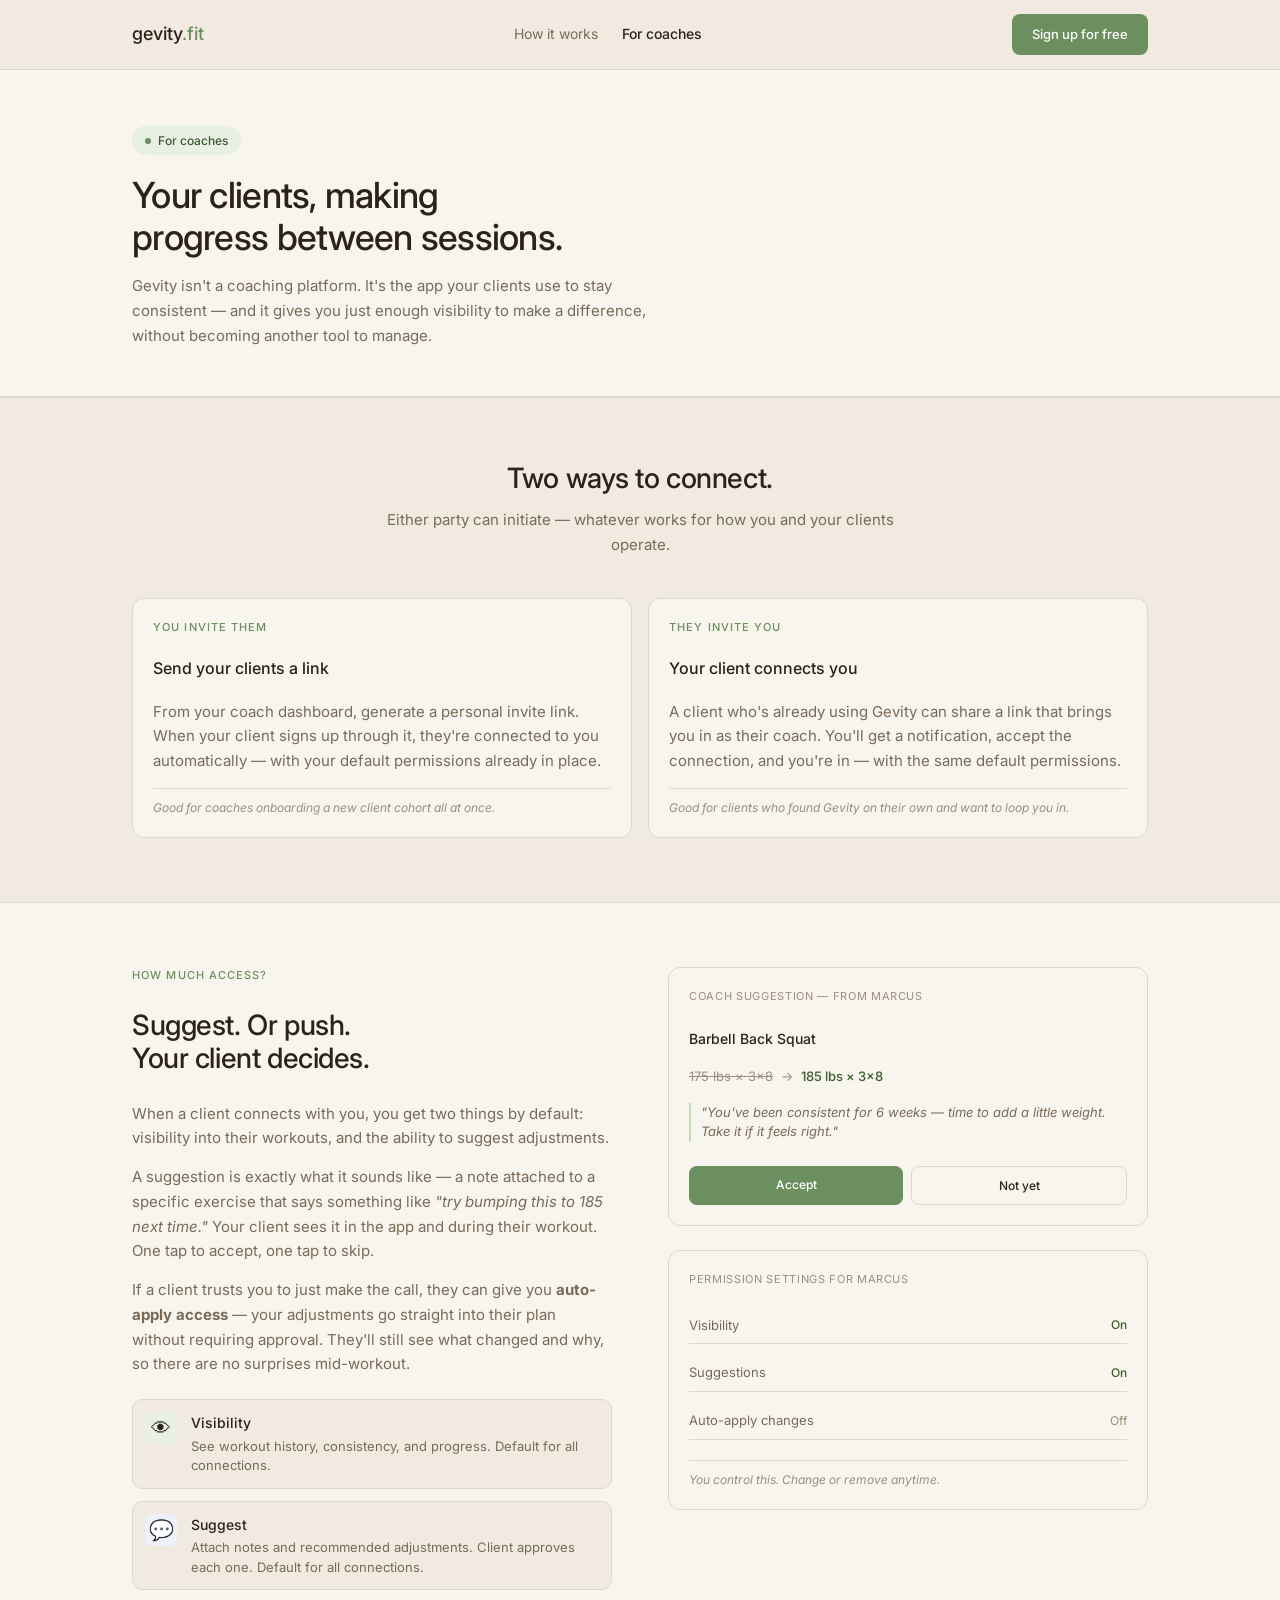
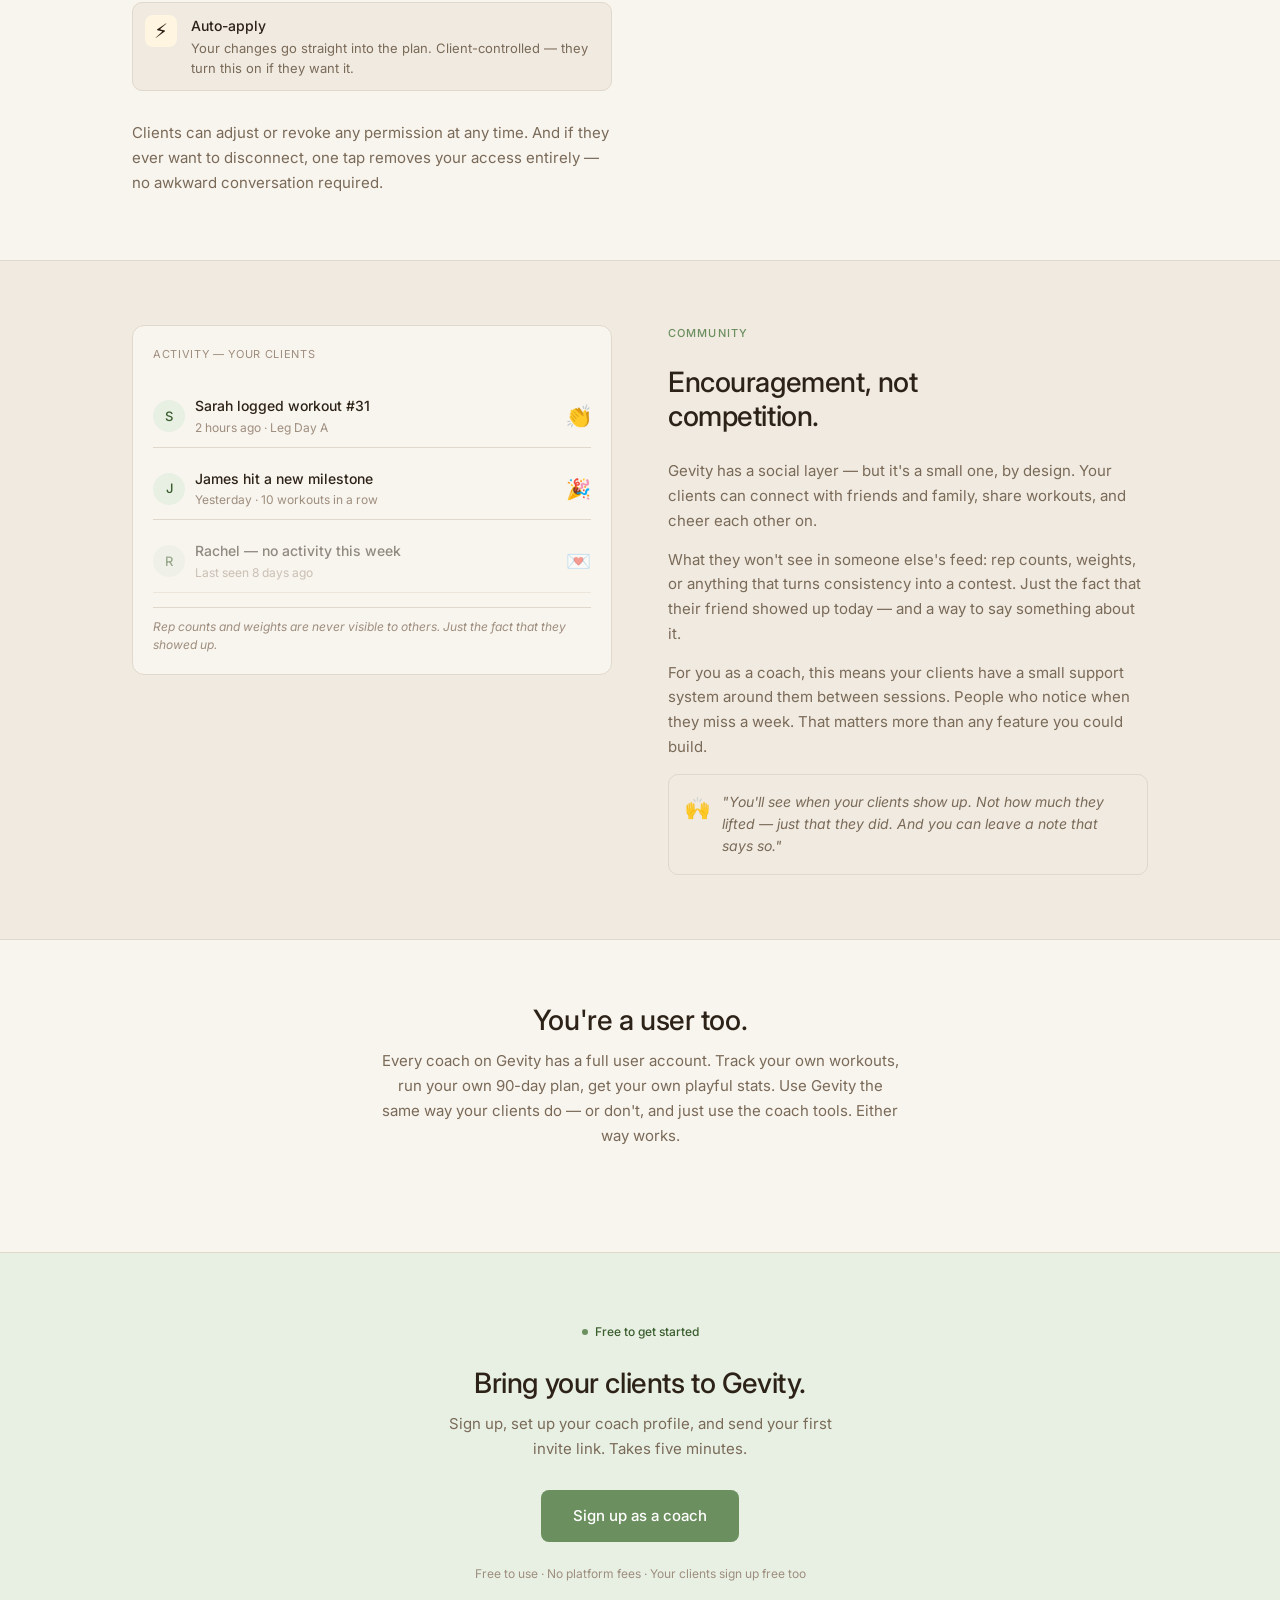
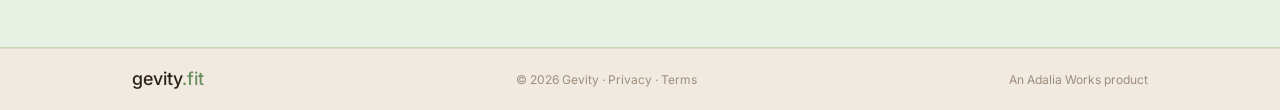
==== for-coaches.html @ ecca2e04 "Add How it works and For coaches sub-pages" ====
<!DOCTYPE html>
<html lang="en">
<head>
  <meta charset="UTF-8">
  <meta name="viewport" content="width=device-width, initial-scale=1.0">
  <title>For Coaches — Gevity</title>
  <meta name="description" content="Gevity gives coaches visibility into client progress and the ability to suggest or push adjustments — without the overhead of a separate coaching platform.">
  <link rel="stylesheet" href="style.css">
  <link rel="preconnect" href="https://fonts.googleapis.com">
  <link rel="preconnect" href="https://fonts.gstatic.com" crossorigin>
  <link href="https://fonts.googleapis.com/css2?family=Inter:wght@400;500&display=swap" rel="stylesheet">
</head>
<body>

  <nav class="nav">
    <div class="nav-inner">
      <a href="/" class="logo">gevity<span class="logo-accent">.fit</span></a>
      <div class="nav-links">
        <a href="/how-it-works.html">How it works</a>
        <a href="/for-coaches.html" class="nav-active">For coaches</a>
      </div>
      <a href="https://app.gevity.fit/onboarding" class="btn btn-green">Sign up for free</a>
    </div>
  </nav>

  <!-- Hero -->
  <section class="page-hero">
    <div class="container">
      <div class="tag"><span class="tag-dot"></span>For coaches</div>
      <h1>Your clients, making<br>progress between sessions.</h1>
      <p class="body-text hero-sub">Gevity isn't a coaching platform. It's the app your clients use to stay consistent — and it gives you just enough visibility to make a difference, without becoming another tool to manage.</p>
    </div>
  </section>

  <!-- How the connection works -->
  <section class="section section-alt">
    <div class="container">
      <div class="section-header">
        <h2>Two ways to connect.</h2>
        <p class="body-text">Either party can initiate — whatever works for how you and your clients operate.</p>
      </div>
      <div class="grid-2">
        <div class="card">
          <div class="feature-label">You invite them</div>
          <h3>Send your clients a link</h3>
          <p class="body-text">From your coach dashboard, generate a personal invite link. When your client signs up through it, they're connected to you automatically — with your default permissions already in place.</p>
          <div class="card-note">Good for coaches onboarding a new client cohort all at once.</div>
        </div>
        <div class="card">
          <div class="feature-label">They invite you</div>
          <h3>Your client connects you</h3>
          <p class="body-text">A client who's already using Gevity can share a link that brings you in as their coach. You'll get a notification, accept the connection, and you're in — with the same default permissions.</p>
          <div class="card-note">Good for clients who found Gevity on their own and want to loop you in.</div>
        </div>
      </div>
    </div>
  </section>

  <!-- Permissions -->
  <section class="section">
    <div class="container">
      <div class="feature-block">
        <div class="feature-copy">
          <div class="feature-label">How much access?</div>
          <h2>Suggest. Or push.<br>Your client decides.</h2>
          <p class="body-text">When a client connects with you, you get two things by default: visibility into their workouts, and the ability to suggest adjustments.</p>
          <p class="body-text">A suggestion is exactly what it sounds like — a note attached to a specific exercise that says something like <em>"try bumping this to 185 next time."</em> Your client sees it in the app and during their workout. One tap to accept, one tap to skip.</p>
          <p class="body-text">If a client trusts you to just make the call, they can give you <strong>auto-apply access</strong> — your adjustments go straight into their plan without requiring approval. They'll still see what changed and why, so there are no surprises mid-workout.</p>
          <div class="permission-levels">
            <div class="permission-level">
              <div class="permission-icon permission-view">👁</div>
              <div>
                <div class="permission-name">Visibility</div>
                <div class="permission-desc">See workout history, consistency, and progress. Default for all connections.</div>
              </div>
            </div>
            <div class="permission-level">
              <div class="permission-icon permission-suggest">💬</div>
              <div>
                <div class="permission-name">Suggest</div>
                <div class="permission-desc">Attach notes and recommended adjustments. Client approves each one. Default for all connections.</div>
              </div>
            </div>
            <div class="permission-level">
              <div class="permission-icon permission-push">⚡</div>
              <div>
                <div class="permission-name">Auto-apply</div>
                <div class="permission-desc">Your changes go straight into the plan. Client-controlled — they turn this on if they want it.</div>
              </div>
            </div>
          </div>
          <p class="body-text" style="margin-top:16px;">Clients can adjust or revoke any permission at any time. And if they ever want to disconnect, one tap removes your access entirely — no awkward conversation required.</p>
        </div>
        <div class="feature-visual">
          <div class="card">
            <div class="muted-label" style="margin-bottom:12px;">Coach suggestion — from Marcus</div>
            <div class="suggestion-exercise">Barbell Back Squat</div>
            <div class="suggestion-change">
              <span class="adjust-was">175 lbs × 3×8</span>
              <span class="adjust-arrow">→</span>
              <span class="adjust-now">185 lbs × 3×8</span>
            </div>
            <div class="suggestion-note">"You've been consistent for 6 weeks — time to add a little weight. Take it if it feels right."</div>
            <div style="display:flex;gap:8px;margin-top:14px;">
              <div class="btn btn-green" style="flex:1;text-align:center;font-size:12px;padding:9px 12px;">Accept</div>
              <div class="btn" style="flex:1;text-align:center;font-size:12px;padding:9px 12px;border:0.5px solid var(--border);">Not yet</div>
            </div>
          </div>
          <div class="card" style="margin-top:12px;">
            <div class="muted-label" style="margin-bottom:8px;">Permission settings for Marcus</div>
            <div class="perm-row"><span>Visibility</span><span class="perm-on">On</span></div>
            <div class="perm-row"><span>Suggestions</span><span class="perm-on">On</span></div>
            <div class="perm-row"><span>Auto-apply changes</span><span class="perm-off">Off</span></div>
            <div class="card-note" style="margin-top:10px;">You control this. Change or remove anytime.</div>
          </div>
        </div>
      </div>
    </div>
  </section>

  <!-- Social/community -->
  <section class="section section-alt">
    <div class="container">
      <div class="feature-block feature-block-reverse">
        <div class="feature-copy">
          <div class="feature-label">Community</div>
          <h2>Encouragement, not<br>competition.</h2>
          <p class="body-text">Gevity has a social layer — but it's a small one, by design. Your clients can connect with friends and family, share workouts, and cheer each other on.</p>
          <p class="body-text">What they won't see in someone else's feed: rep counts, weights, or anything that turns consistency into a contest. Just the fact that their friend showed up today — and a way to say something about it.</p>
          <p class="body-text">For you as a coach, this means your clients have a small support system around them between sessions. People who notice when they miss a week. That matters more than any feature you could build.</p>
          <div class="callout">
            <div class="callout-icon">🙌</div>
            <div><em>"You'll see when your clients show up. Not how much they lifted — just that they did. And you can leave a note that says so."</em></div>
          </div>
        </div>
        <div class="feature-visual">
          <div class="card">
            <div class="muted-label" style="margin-bottom:12px;">Activity — your clients</div>
            <div class="activity-row">
              <div class="activity-avatar">S</div>
              <div>
                <div style="font-size:14px;color:var(--text-dark);font-weight:500;">Sarah logged workout #31</div>
                <div style="font-size:12px;color:var(--text-light);">2 hours ago · Leg Day A</div>
              </div>
              <div class="activity-cheer">👏</div>
            </div>
            <div class="activity-row">
              <div class="activity-avatar">J</div>
              <div>
                <div style="font-size:14px;color:var(--text-dark);font-weight:500;">James hit a new milestone</div>
                <div style="font-size:12px;color:var(--text-light);">Yesterday · 10 workouts in a row</div>
              </div>
              <div class="activity-cheer">🎉</div>
            </div>
            <div class="activity-row" style="opacity:0.5;">
              <div class="activity-avatar">R</div>
              <div>
                <div style="font-size:14px;color:var(--text-dark);font-weight:500;">Rachel — no activity this week</div>
                <div style="font-size:12px;color:var(--text-light);">Last seen 8 days ago</div>
              </div>
              <div class="activity-cheer">💌</div>
            </div>
            <div class="card-note">Rep counts and weights are never visible to others. Just the fact that they showed up.</div>
          </div>
        </div>
      </div>
    </div>
  </section>

  <!-- Coach is also a user -->
  <section class="section">
    <div class="container">
      <div class="section-header">
        <h2>You're a user too.</h2>
        <p class="body-text">Every coach on Gevity has a full user account. Track your own workouts, run your own 90-day plan, get your own playful stats. Use Gevity the same way your clients do — or don't, and just use the coach tools. Either way works.</p>
      </div>
    </div>
  </section>

  <!-- CTA -->
  <section class="section footer-cta section-green">
    <div class="container text-center">
      <div class="tag tag-center"><span class="tag-dot"></span>Free to get started</div>
      <h2>Bring your clients to Gevity.</h2>
      <p class="body-text" style="max-width:420px;margin:0 auto 28px;">Sign up, set up your coach profile, and send your first invite link. Takes five minutes.</p>
      <a href="https://app.gevity.fit/onboarding" class="btn btn-green btn-lg">Sign up as a coach</a>
      <p class="fine-print">Free to use · No platform fees · Your clients sign up free too</p>
    </div>
  </section>

  <footer class="footer">
    <div class="footer-inner">
      <a href="/" class="logo">gevity<span class="logo-accent">.fit</span></a>
      <div class="footer-center">© 2026 Gevity · <a href="/privacy.html">Privacy</a> · <a href="/terms.html">Terms</a></div>
      <div class="footer-right">An <a href="https://adaliaworks.com">Adalia Works</a> product</div>
    </div>
  </footer>

</body>
</html>
---- style.css ----
*, *::before, *::after { box-sizing: border-box; margin: 0; padding: 0; }

:root {
  --cream: #F8F4EE;
  --cream-mid: #F0EAE0;
  --cream-dark: #EDE4D6;
  --border: #E0D8CC;
  --border-green: #C8D9B8;
  --green: #6B8F5E;
  --green-dark: #3B5E2E;
  --green-light: #E8F0E4;
  --text-dark: #2C2217;
  --text-mid: #7A6A58;
  --text-light: #9E8E7E;
}

html { scroll-behavior: smooth; }

body {
  font-family: 'Inter', system-ui, sans-serif;
  background: var(--cream);
  color: var(--text-dark);
  font-size: 16px;
  line-height: 1.6;
}

/* Nav */
.nav { background: var(--cream-mid); border-bottom: 0.5px solid var(--border); position: sticky; top: 0; z-index: 100; }
.nav-inner { max-width: 1080px; margin: 0 auto; padding: 14px 32px; display: flex; justify-content: space-between; align-items: center; }
.logo { font-size: 18px; font-weight: 500; color: var(--text-dark); }
.logo-accent { color: var(--green); }
.nav-links { display: flex; gap: 24px; }
.nav-links a { font-size: 14px; color: var(--text-mid); text-decoration: none; }
.nav-links a:hover { color: var(--text-dark); }

/* Buttons */
.btn { display: inline-block; font-size: 13px; font-weight: 500; padding: 10px 20px; border-radius: 8px; text-decoration: none; cursor: pointer; transition: opacity 0.15s; }
.btn:hover { opacity: 0.88; }
.btn-green { background: var(--green); color: #fff; }
.btn-dark { background: var(--text-dark); color: var(--cream); }
.btn-lg { font-size: 15px; padding: 14px 32px; }
.btn-block { display: block; text-align: center; margin-top: auto; }

/* Tags */
.tag { display: inline-flex; align-items: center; gap: 7px; background: var(--green-light); border-radius: 999px; padding: 5px 13px; font-size: 12px; color: var(--green-dark); font-weight: 500; margin-bottom: 20px; }
.tag-dot { width: 6px; height: 6px; border-radius: 50%; background: var(--green); flex-shrink: 0; }
.tag-center { display: flex; width: fit-content; margin: 0 auto 20px; }

/* Typography */
h1 { font-size: 36px; font-weight: 500; line-height: 1.15; letter-spacing: -0.02em; margin-bottom: 16px; }
h2 { font-size: 28px; font-weight: 500; line-height: 1.2; letter-spacing: -0.015em; margin-bottom: 12px; }
h3 { font-size: 16px; font-weight: 500; margin-bottom: 8px; }
.green { color: var(--green); }
.body-text { font-size: 15px; color: var(--text-mid); line-height: 1.65; }
.fine-print { font-size: 12px; color: var(--text-light); margin-top: 10px; }
.muted-label { font-size: 11px; color: var(--text-light); letter-spacing: 0.06em; text-transform: uppercase; }
.link-green { font-size: 13px; color: var(--green); font-weight: 500; text-decoration: none; }
.link-green:hover { text-decoration: underline; }
.text-center { text-align: center; }

/* Layout */
.container { max-width: 1080px; margin: 0 auto; padding: 0 32px; }
.section { padding: 64px 0; }
.section-alt { background: var(--cream-mid); border-top: 0.5px solid var(--border); border-bottom: 0.5px solid var(--border); }
.section-green { background: var(--green-light); border-top: 0.5px solid var(--border-green); border-bottom: 0.5px solid var(--border-green); }
.section-header { text-align: center; max-width: 520px; margin: 0 auto 40px; }
.grid-3 { display: grid; grid-template-columns: repeat(3, 1fr); gap: 16px; }

/* Hero */
.hero { padding: 64px 0; }
.hero-inner { max-width: 1080px; margin: 0 auto; padding: 0 32px; display: grid; grid-template-columns: 1fr 1fr; gap: 48px; align-items: center; }
.hero-copy { display: flex; flex-direction: column; }
.hero-cta { display: flex; align-items: center; gap: 20px; margin: 24px 0 10px; }

/* Cards */
.card { background: var(--cream); border: 0.5px solid var(--border); border-radius: 12px; padding: 20px; display: flex; flex-direction: column; gap: 10px; }
.card-green { border-color: var(--border-green); }
.hero-card { gap: 8px; }
.card-header { display: flex; justify-content: space-between; align-items: center; }
.card-title { font-size: 16px; font-weight: 500; color: var(--text-dark); }
.card-quote { font-size: 12px; color: var(--text-mid); line-height: 1.55; font-style: italic; border-top: 0.5px solid var(--border); padding-top: 10px; margin-top: 4px; }
.badge { background: var(--green-light); border-radius: 999px; padding: 3px 10px; font-size: 11px; color: var(--green-dark); font-weight: 500; }

/* Calendar */
.cal-labels { display: grid; grid-template-columns: repeat(7, 1fr); gap: 3px; }
.cal-labels span { font-size: 9px; color: var(--text-light); text-align: center; }
.calendar { display: grid; grid-template-columns: repeat(7, 1fr); gap: 3px; }
.cal-cell { height: 13px; border-radius: 2px; }
.cal-workout { background: var(--green-dark); }
.cal-vacation { background: var(--border-green); }
.cal-today { background: var(--green); }
.cal-rest { background: var(--border); }
.cal-future { background: var(--green-light); border: 0.5px solid var(--border-green); }
.cal-legend { display: flex; gap: 10px; flex-wrap: wrap; }
.cal-legend span { display: flex; align-items: center; gap: 4px; font-size: 10px; color: var(--text-light); }
.dot { width: 9px; height: 9px; border-radius: 2px; display: inline-block; flex-shrink: 0; }
.dot-workout { background: var(--green-dark); }
.dot-vacation { background: var(--border-green); }
.dot-today { background: var(--green); }
.dot-ahead { background: var(--green-light); border: 0.5px solid var(--border-green); }

/* Steps */
.step-row { display: flex; align-items: center; gap: 12px; margin-bottom: 8px; }
.step-num { width: 28px; height: 28px; border-radius: 50%; background: var(--green-light); display: flex; align-items: center; justify-content: center; font-size: 13px; font-weight: 500; color: var(--green-dark); flex-shrink: 0; }

/* Who icons */
.who-icon { font-size: 24px; margin-bottom: 4px; }

/* Testimonial */
blockquote { max-width: 560px; margin: 0 auto; text-align: center; }
blockquote p { font-size: 20px; font-weight: 500; color: var(--text-dark); line-height: 1.45; margin-bottom: 16px; }
blockquote cite { font-size: 13px; color: var(--text-mid); font-style: normal; }

/* Footer CTA */
.footer-cta { border-top: 0.5px solid var(--border); }
.footer-cta h2 { margin-bottom: 12px; }
.footer-cta .body-text { max-width: 400px; margin: 0 auto 28px; }
.footer-cta .btn-lg { margin-bottom: 12px; }

/* Footer */
.footer { background: var(--cream-mid); border-top: 0.5px solid var(--border); padding: 16px 0; }
.footer-inner { max-width: 1080px; margin: 0 auto; padding: 0 32px; display: flex; justify-content: space-between; align-items: center; }
.footer-center, .footer-right { font-size: 12px; color: var(--text-light); }
.footer-center a, .footer-right a { color: var(--text-light); text-decoration: none; }
.footer-center a:hover, .footer-right a:hover { color: var(--text-dark); }

/* Nav active state */
.nav-active { color: var(--text-dark) !important; font-weight: 500; }
.logo { text-decoration: none; }

/* Page hero (sub-pages) */
.page-hero { padding: 56px 0 48px; border-bottom: 0.5px solid var(--border); }
.page-hero h1 { max-width: 600px; }
.hero-sub { max-width: 520px; margin-top: 4px; }

/* Feature blocks */
.feature-block { display: grid; grid-template-columns: 1fr 1fr; gap: 56px; align-items: start; }
.feature-block-reverse { direction: rtl; }
.feature-block-reverse > * { direction: ltr; }
.feature-label { font-size: 11px; font-weight: 500; letter-spacing: 0.1em; text-transform: uppercase; color: var(--green); margin-bottom: 10px; }
.feature-copy { display: flex; flex-direction: column; gap: 14px; }
.feature-visual { position: sticky; top: 80px; display: flex; flex-direction: column; gap: 12px; }

/* Callout boxes */
.callout { display: flex; gap: 12px; align-items: flex-start; background: var(--cream-mid); border: 0.5px solid var(--border); border-radius: 10px; padding: 16px; font-size: 14px; color: var(--text-mid); line-height: 1.6; }
.callout-green { background: var(--green-light); border-color: var(--border-green); }
.callout-icon { font-size: 20px; flex-shrink: 0; margin-top: 1px; }

/* Dial-back card */
.adjust-row { display: flex; flex-direction: column; gap: 4px; padding: 10px 0; border-bottom: 0.5px solid var(--border); }
.adjust-row:last-of-type { border-bottom: none; }
.adjust-exercise { font-size: 13px; font-weight: 500; color: var(--text-dark); }
.adjust-change { display: flex; align-items: center; gap: 8px; font-size: 12px; flex-wrap: wrap; }
.adjust-was { color: var(--text-light); text-decoration: line-through; }
.adjust-arrow { color: var(--text-light); }
.adjust-now { color: var(--green-dark); font-weight: 500; }
.card-note { font-size: 12px; color: var(--text-light); font-style: italic; border-top: 0.5px solid var(--border); padding-top: 10px; margin-top: 4px; line-height: 1.5; }

/* Post-workout stats */
.stat-block { padding: 10px 0; border-bottom: 0.5px solid var(--border); }
.stat-number { font-size: 28px; font-weight: 500; color: var(--text-dark); line-height: 1.1; }
.stat-label { font-size: 12px; color: var(--text-light); margin-top: 2px; }
.stat-equiv { background: var(--green-light); border-radius: 8px; padding: 12px; font-size: 13px; color: var(--green-dark); line-height: 1.5; margin-top: 4px; }
.divider { height: 0.5px; background: var(--border); margin: 4px 0; }

/* Share card */
.share-card { gap: 12px; }
.share-header { display: flex; align-items: center; gap: 10px; }
.share-avatar { width: 36px; height: 36px; border-radius: 50%; background: var(--green-light); display: flex; align-items: center; justify-content: center; font-size: 14px; font-weight: 500; color: var(--green-dark); flex-shrink: 0; }
.share-message { font-size: 14px; color: var(--text-dark); line-height: 1.55; font-style: italic; border-left: 2px solid var(--border-green); padding-left: 12px; }
.share-cta-box { background: var(--cream-mid); border-radius: 8px; padding: 12px; border: 0.5px solid var(--border); }

/* Grid 2 */
.grid-2 { display: grid; grid-template-columns: repeat(2, 1fr); gap: 16px; }

/* Permission levels */
.permission-levels { display: flex; flex-direction: column; gap: 12px; margin-top: 8px; }
.permission-level { display: flex; gap: 14px; align-items: flex-start; padding: 12px; background: var(--cream-mid); border-radius: 10px; border: 0.5px solid var(--border); }
.permission-icon { font-size: 20px; flex-shrink: 0; width: 32px; height: 32px; display: flex; align-items: center; justify-content: center; border-radius: 8px; }
.permission-view { background: var(--green-light); }
.permission-suggest { background: #EEF0FB; }
.permission-push { background: #FFF5E0; }
.permission-name { font-size: 14px; font-weight: 500; color: var(--text-dark); margin-bottom: 2px; }
.permission-desc { font-size: 13px; color: var(--text-mid); line-height: 1.5; }

/* Suggestion card */
.suggestion-exercise { font-size: 14px; font-weight: 500; color: var(--text-dark); }
.suggestion-change { display: flex; align-items: center; gap: 8px; font-size: 13px; margin: 6px 0; }
.suggestion-note { font-size: 13px; color: var(--text-mid); font-style: italic; line-height: 1.5; border-left: 2px solid var(--border-green); padding-left: 10px; }

/* Permission toggle rows */
.perm-row { display: flex; justify-content: space-between; align-items: center; padding: 8px 0; border-bottom: 0.5px solid var(--border); font-size: 13px; color: var(--text-mid); }
.perm-row:last-of-type { border-bottom: none; }
.perm-on { color: var(--green-dark); font-weight: 500; font-size: 12px; }
.perm-off { color: var(--text-light); font-size: 12px; }

/* Activity feed */
.activity-row { display: flex; align-items: center; gap: 10px; padding: 10px 0; border-bottom: 0.5px solid var(--border); }
.activity-row:last-of-type { border-bottom: none; }
.activity-avatar { width: 32px; height: 32px; border-radius: 50%; background: var(--green-light); display: flex; align-items: center; justify-content: center; font-size: 13px; font-weight: 500; color: var(--green-dark); flex-shrink: 0; }
.activity-cheer { font-size: 20px; margin-left: auto; cursor: pointer; }

/* Responsive */
@media (max-width: 768px) {
  h1 { font-size: 28px; }
  h2 { font-size: 22px; }
  .hero-inner { grid-template-columns: 1fr; gap: 32px; }
  .hero-cta { flex-direction: column; align-items: flex-start; gap: 12px; }
  .grid-3 { grid-template-columns: 1fr; }
  .grid-2 { grid-template-columns: 1fr; }
  .feature-block { grid-template-columns: 1fr; gap: 32px; }
  .feature-block-reverse { direction: ltr; }
  .feature-visual { position: static; }
  .nav-links { display: none; }
  .footer-inner { flex-direction: column; gap: 8px; text-align: center; }
}
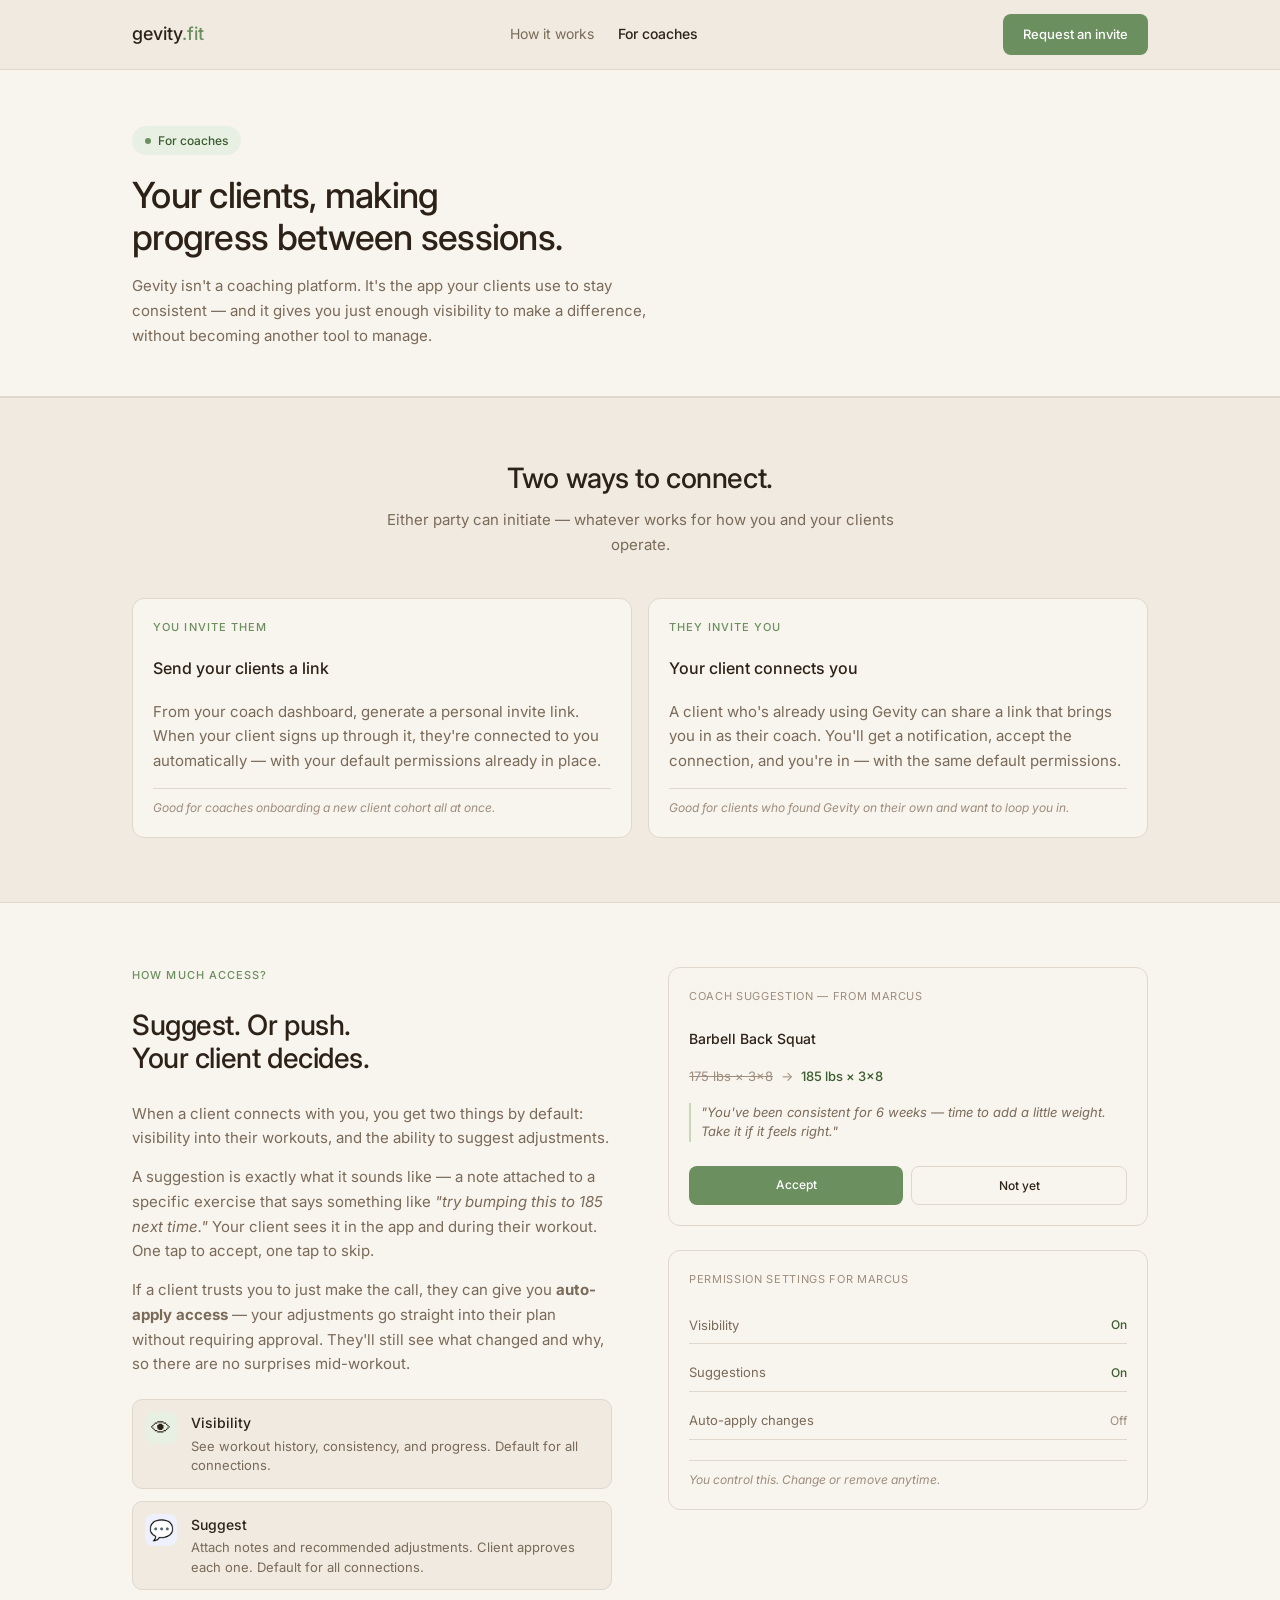
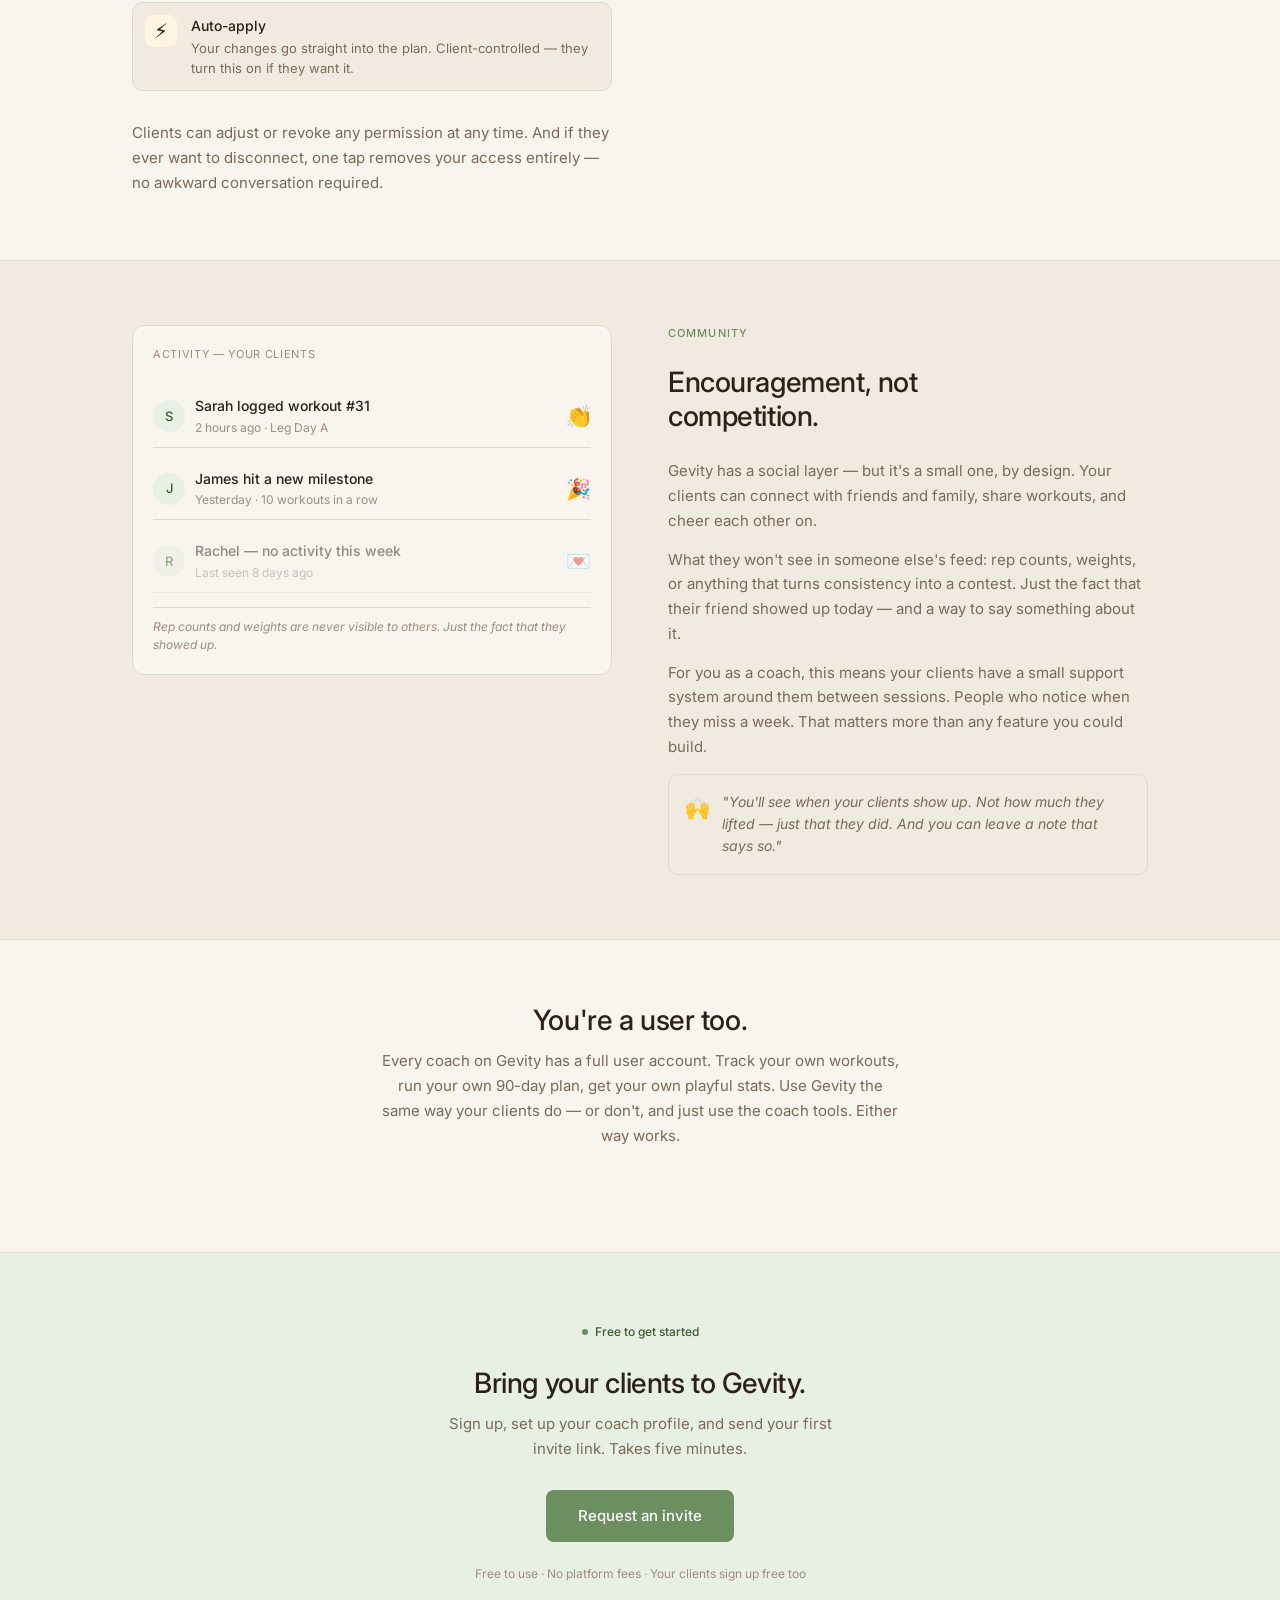
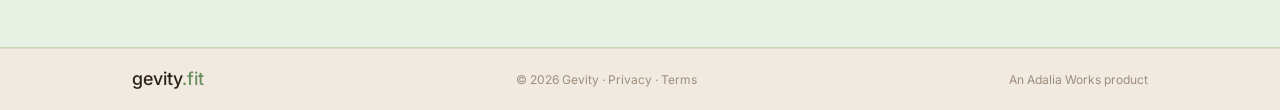
==== commit 1856f092: "Add invite page, point all CTAs to /invite, fix icon + typos" ====
--- a/for-coaches.html
+++ b/for-coaches.html
@@ -19,7 +19,7 @@
         <a href="/how-it-works.html">How it works</a>
         <a href="/for-coaches.html" class="nav-active">For coaches</a>
       </div>
-      <a href="https://app.gevity.fit/onboarding" class="btn btn-green">Sign up for free</a>
+      <a href="/invite.html" class="btn btn-green">Request an invite</a>
     </div>
   </nav>
 
@@ -183,7 +183,7 @@
       <div class="tag tag-center"><span class="tag-dot"></span>Free to get started</div>
       <h2>Bring your clients to Gevity.</h2>
       <p class="body-text" style="max-width:420px;margin:0 auto 28px;">Sign up, set up your coach profile, and send your first invite link. Takes five minutes.</p>
-      <a href="https://app.gevity.fit/onboarding" class="btn btn-green btn-lg">Sign up as a coach</a>
+      <a href="/invite.html" class="btn btn-green btn-lg">Request an invite</a>
       <p class="fine-print">Free to use · No platform fees · Your clients sign up free too</p>
     </div>
   </section>
--- a/style.css
+++ b/style.css
@@ -105,6 +105,8 @@
 
 /* Who icons */
 .who-icon { font-size: 24px; margin-bottom: 4px; }
+.who-icon-combo { display: flex; align-items: center; gap: 4px; }
+.who-plus { font-size: 14px; color: var(--green); font-weight: 500; line-height: 1; }
 
 /* Testimonial */
 blockquote { max-width: 560px; margin: 0 auto; text-align: center; }
@@ -199,6 +201,24 @@
 .activity-row:last-of-type { border-bottom: none; }
 .activity-avatar { width: 32px; height: 32px; border-radius: 50%; background: var(--green-light); display: flex; align-items: center; justify-content: center; font-size: 13px; font-weight: 500; color: var(--green-dark); flex-shrink: 0; }
 .activity-cheer { font-size: 20px; margin-left: auto; cursor: pointer; }
+
+/* Invite page */
+.invite-hero { min-height: calc(100vh - 54px); display: flex; align-items: center; padding: 80px 0; }
+.invite-inner { max-width: 560px; display: flex; flex-direction: column; gap: 16px; }
+.invite-inner h1 { margin-bottom: 4px; }
+.invite-inner .btn-lg { margin-top: 8px; align-self: flex-start; }
+.invite-inner .fine-print { margin-top: 0; }
+
+/* Prose (Privacy, Terms) */
+.prose { max-width: 680px; }
+.prose-section { margin-bottom: 40px; padding-bottom: 40px; border-bottom: 0.5px solid var(--border); }
+.prose-section:last-child { border-bottom: none; }
+.prose-section h2 { font-size: 20px; margin-bottom: 12px; }
+.prose-section h3 { font-size: 15px; margin-top: 16px; margin-bottom: 8px; }
+.prose-section p { font-size: 15px; color: var(--text-mid); line-height: 1.7; margin-bottom: 12px; }
+.prose-section p:last-child { margin-bottom: 0; }
+.prose-section ul { padding-left: 20px; display: flex; flex-direction: column; gap: 8px; margin-bottom: 12px; }
+.prose-section li { font-size: 15px; color: var(--text-mid); line-height: 1.65; }
 
 /* Responsive */
 @media (max-width: 768px) {
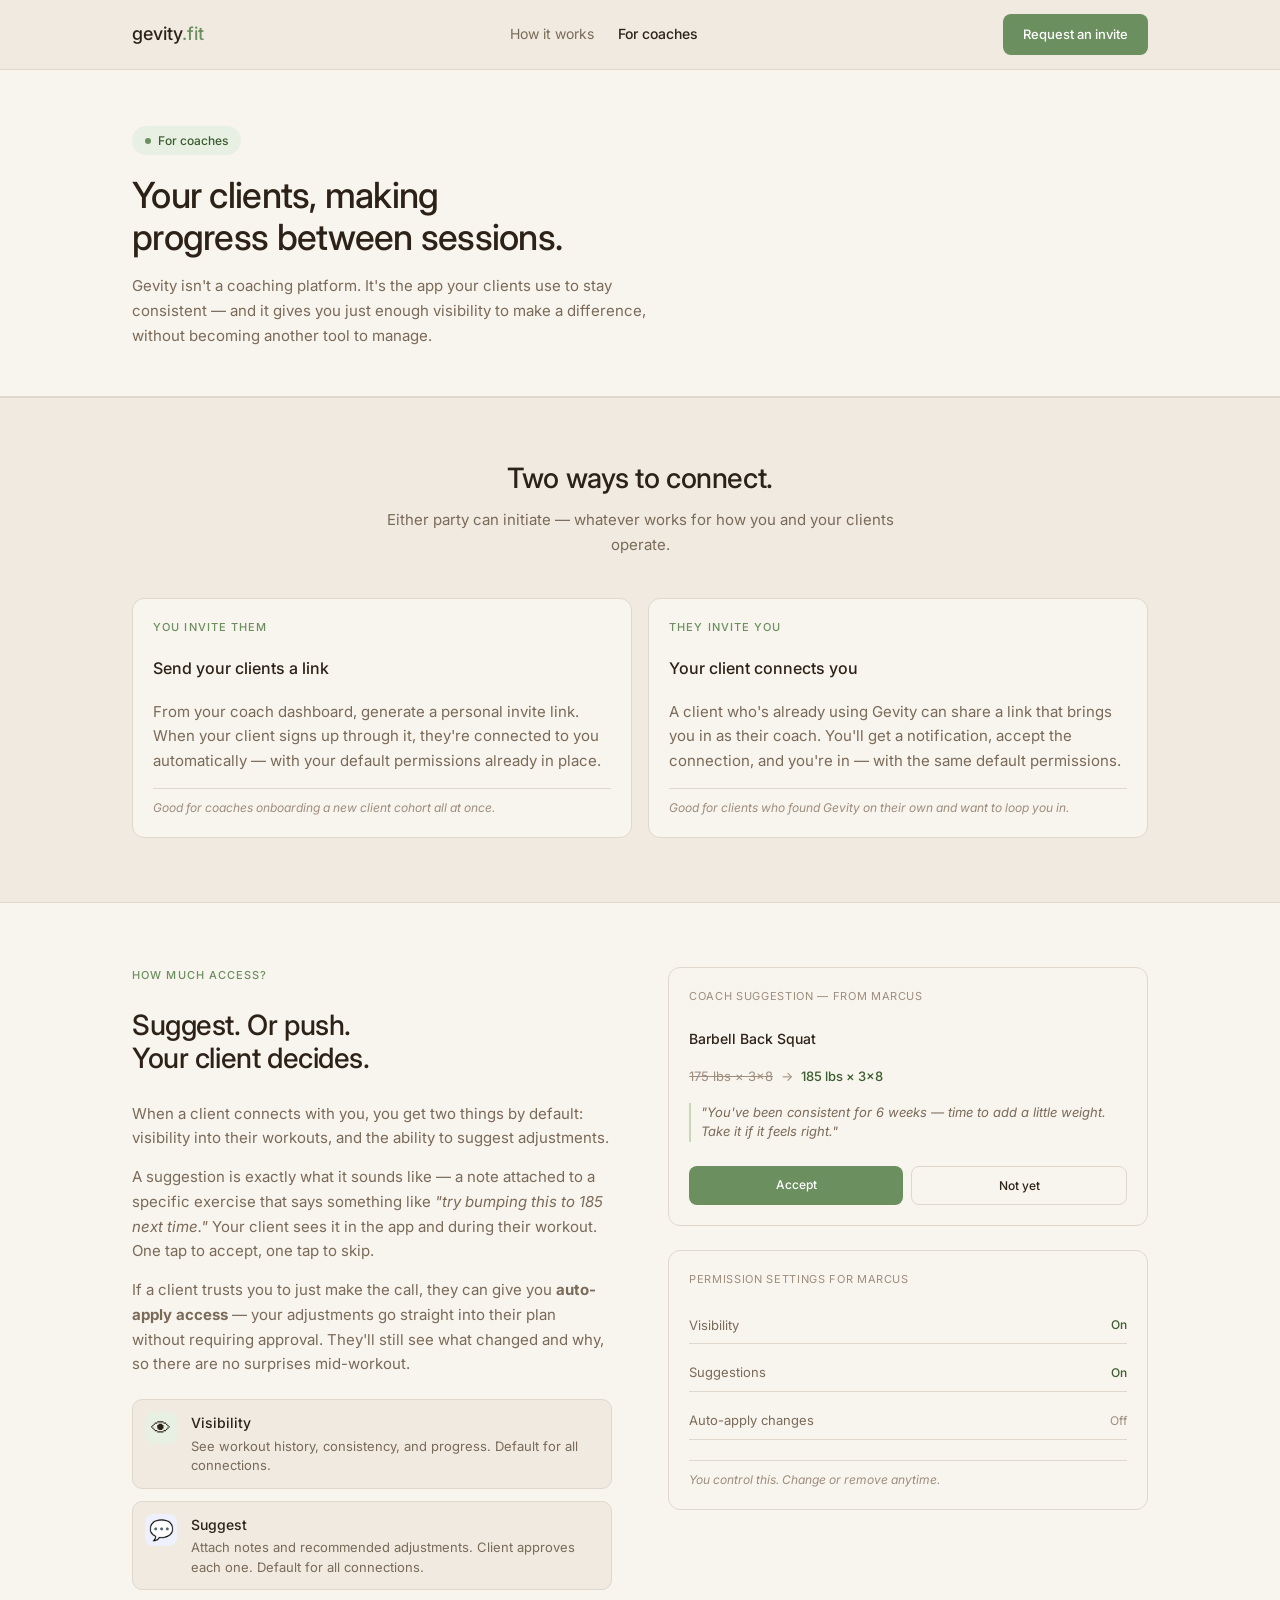
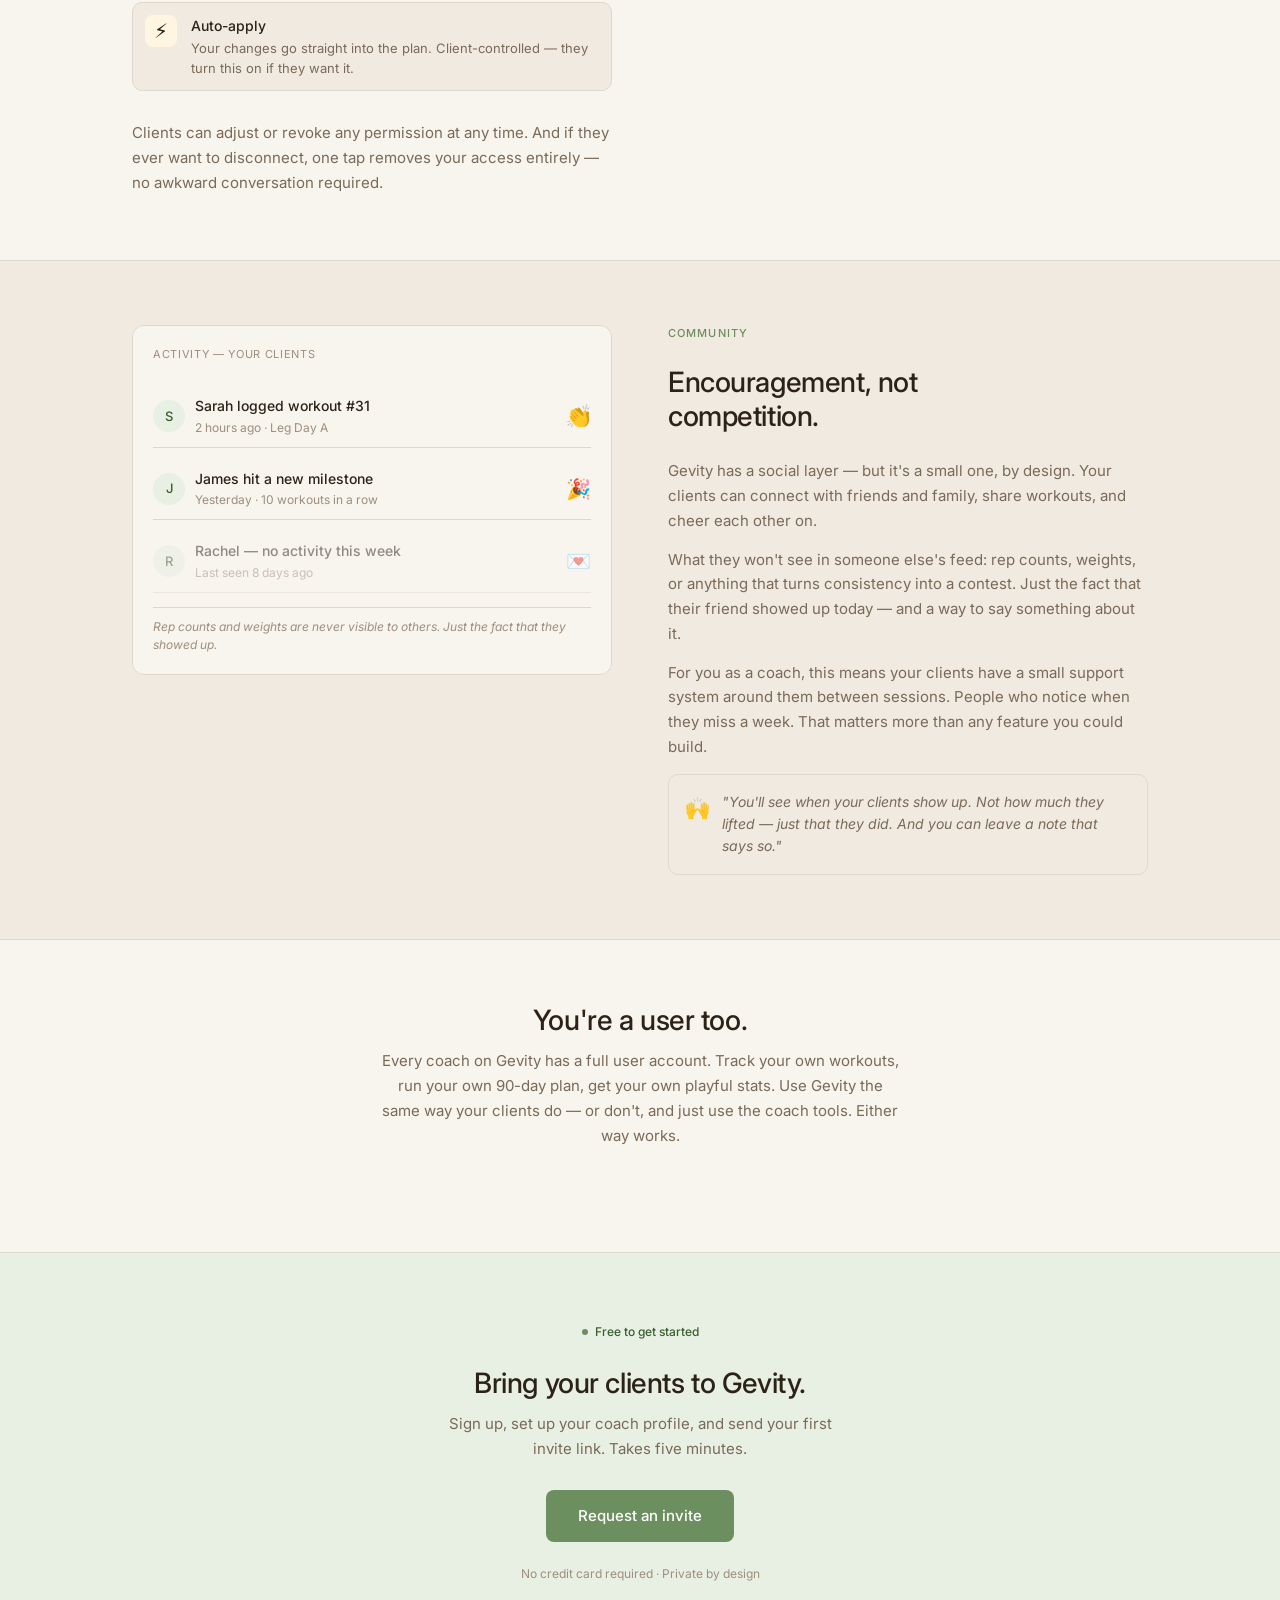
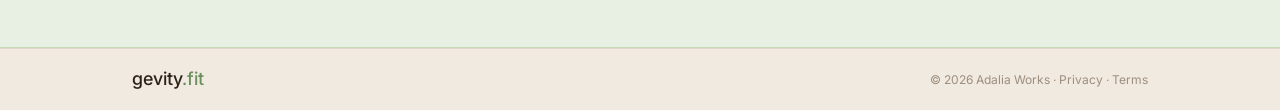
==== commit 0a5fc60e: "Consistency pass: CTAs, footer copyright, how-it-works teaser on index" ====
--- a/for-coaches.html
+++ b/for-coaches.html
@@ -184,15 +184,14 @@
       <h2>Bring your clients to Gevity.</h2>
       <p class="body-text" style="max-width:420px;margin:0 auto 28px;">Sign up, set up your coach profile, and send your first invite link. Takes five minutes.</p>
       <a href="/invite.html" class="btn btn-green btn-lg">Request an invite</a>
-      <p class="fine-print">Free to use · No platform fees · Your clients sign up free too</p>
+      <p class="fine-print">No credit card required · Private by design</p>
     </div>
   </section>
 
   <footer class="footer">
     <div class="footer-inner">
       <a href="/" class="logo">gevity<span class="logo-accent">.fit</span></a>
-      <div class="footer-center">© 2026 Gevity · <a href="/privacy.html">Privacy</a> · <a href="/terms.html">Terms</a></div>
-      <div class="footer-right">An <a href="https://adaliaworks.com">Adalia Works</a> product</div>
+      <div class="footer-center">© 2026 <a href="https://adaliaworks.com">Adalia Works</a> · <a href="/privacy.html">Privacy</a> · <a href="/terms.html">Terms</a></div>
     </div>
   </footer>
 
--- a/style.css
+++ b/style.css
@@ -202,6 +202,15 @@
 .activity-avatar { width: 32px; height: 32px; border-radius: 50%; background: var(--green-light); display: flex; align-items: center; justify-content: center; font-size: 13px; font-weight: 500; color: var(--green-dark); flex-shrink: 0; }
 .activity-cheer { font-size: 20px; margin-left: auto; cursor: pointer; }
 
+/* How it works teaser (index.html) */
+.hiw-teaser { display: grid; grid-template-columns: 1fr 1fr; gap: 56px; align-items: center; }
+.hiw-teaser-copy { display: flex; flex-direction: column; gap: 14px; }
+.hiw-teaser-pills { display: flex; flex-direction: column; gap: 10px; }
+.hiw-pill { display: flex; align-items: flex-start; gap: 14px; background: var(--cream); border: 0.5px solid var(--border); border-radius: 10px; padding: 14px 16px; }
+.hiw-pill-icon { font-size: 20px; flex-shrink: 0; width: 32px; text-align: center; }
+.hiw-pill-title { font-size: 14px; font-weight: 500; color: var(--text-dark); margin-bottom: 2px; }
+.hiw-pill-body { font-size: 13px; color: var(--text-mid); line-height: 1.45; }
+
 /* Invite page */
 .invite-hero { min-height: calc(100vh - 54px); display: flex; align-items: center; padding: 80px 0; }
 .invite-inner { max-width: 560px; display: flex; flex-direction: column; gap: 16px; }
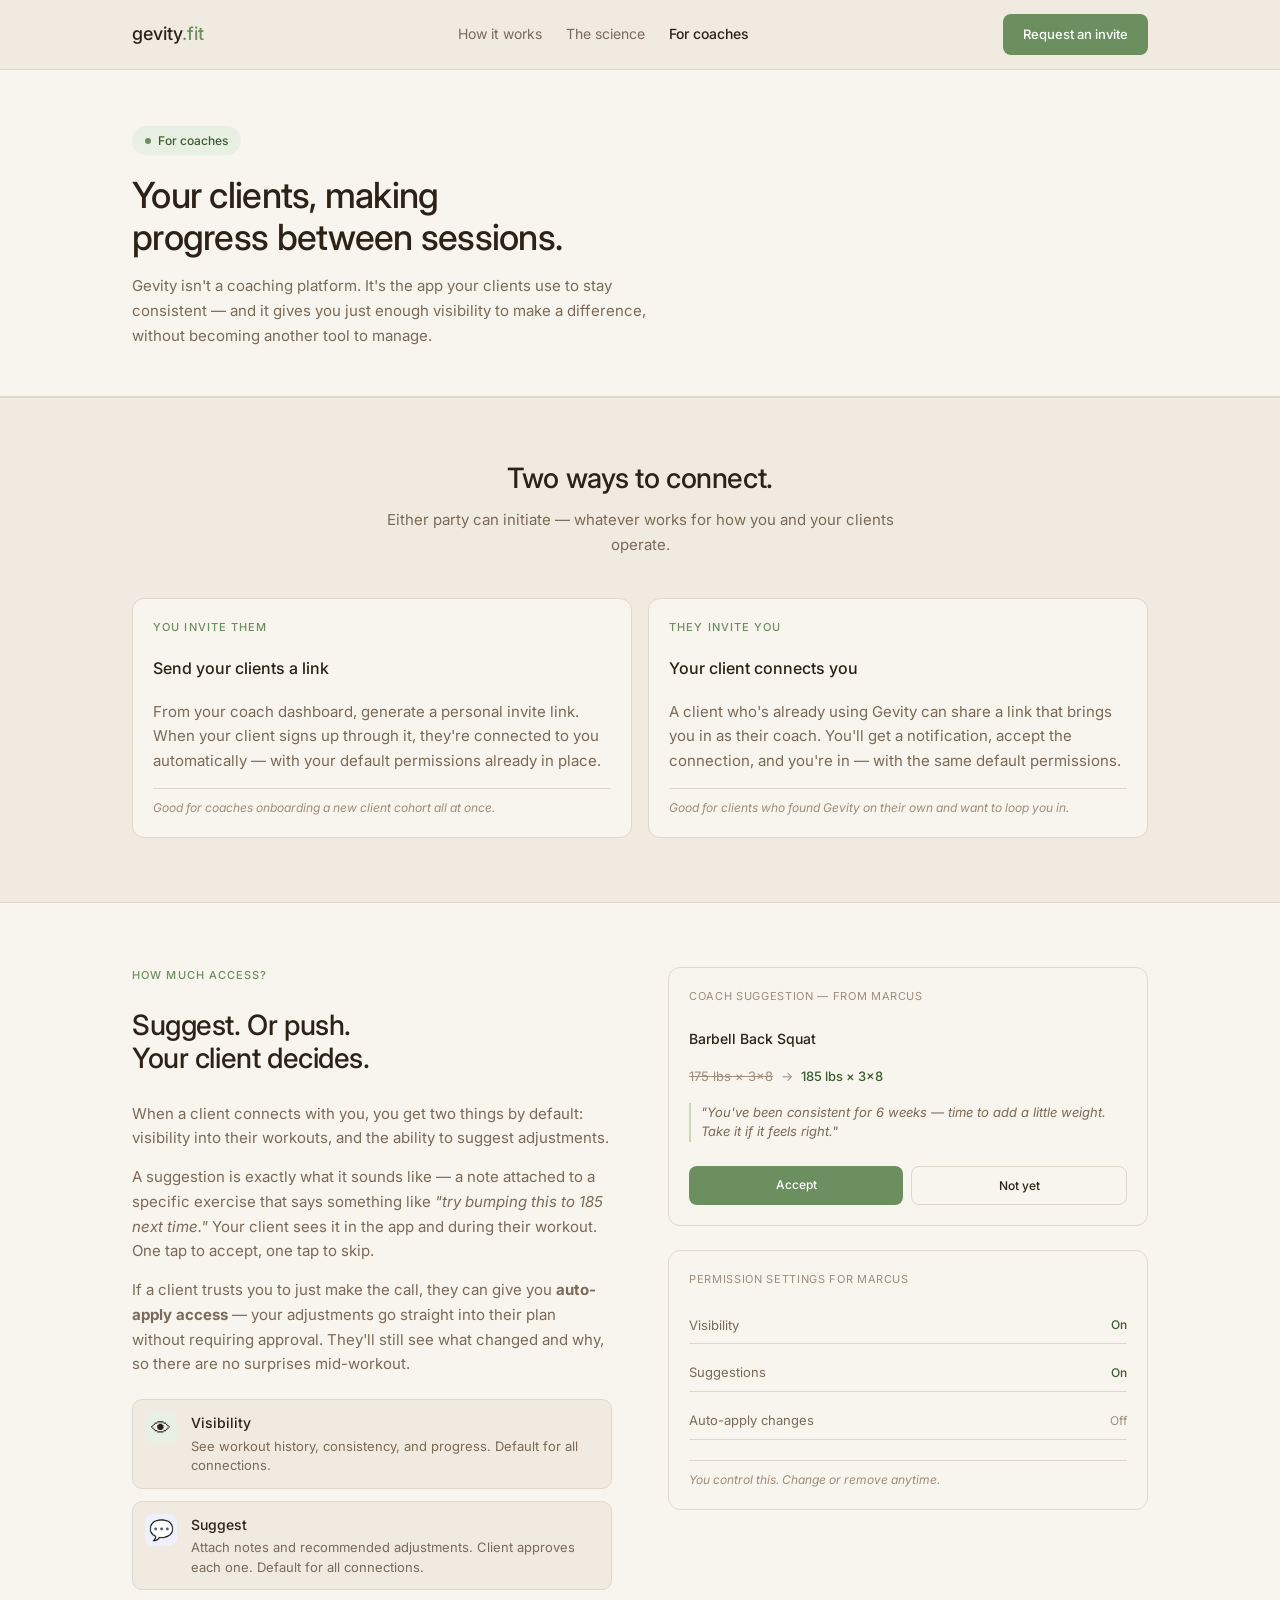
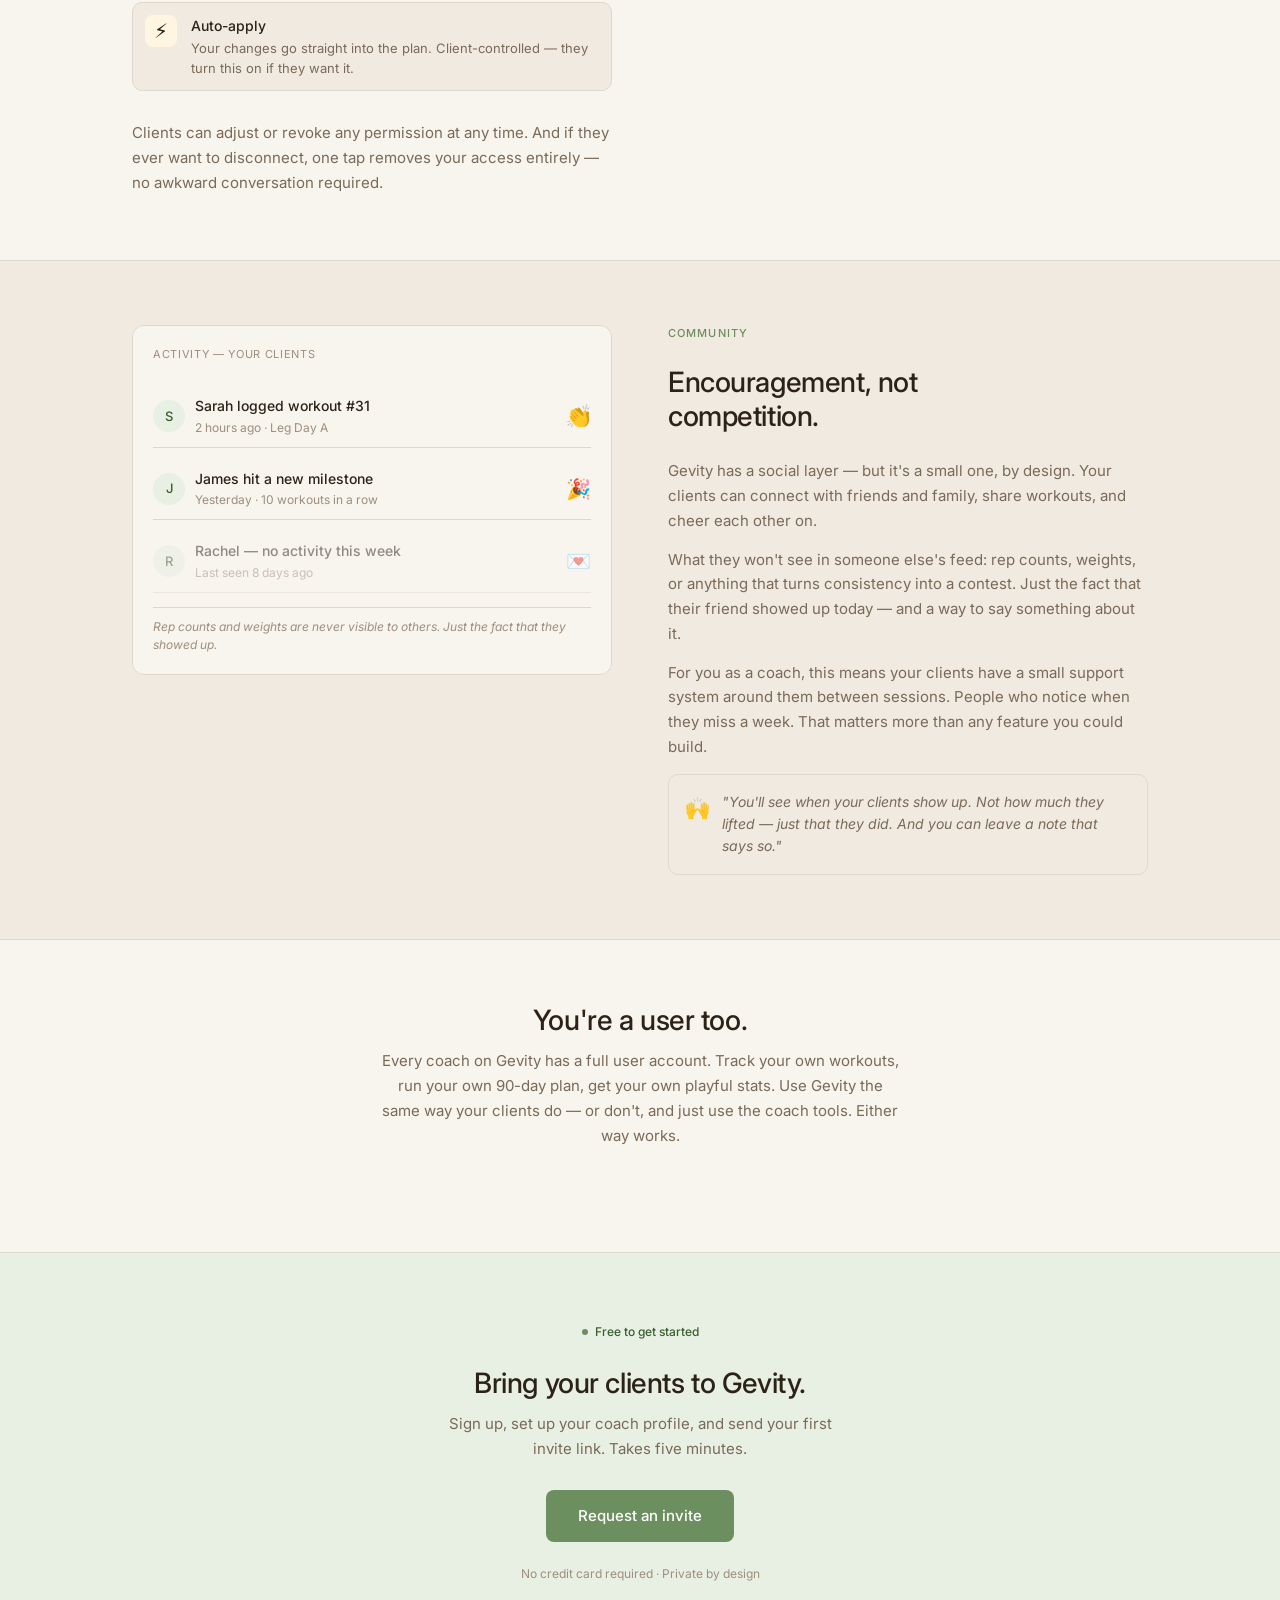
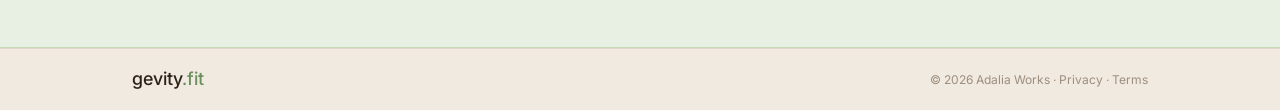
==== commit 75d08ead: "Add 'The science' to nav site-wide and a science teaser on the homepage Homepage gets a three-stat t" ====
--- a/for-coaches.html
+++ b/for-coaches.html
@@ -17,6 +17,7 @@
       <a href="/" class="logo">gevity<span class="logo-accent">.fit</span></a>
       <div class="nav-links">
         <a href="/how-it-works.html">How it works</a>
+        <a href="/science.html">The science</a>
         <a href="/for-coaches.html" class="nav-active">For coaches</a>
       </div>
       <a href="/invite.html" class="btn btn-green">Request an invite</a>
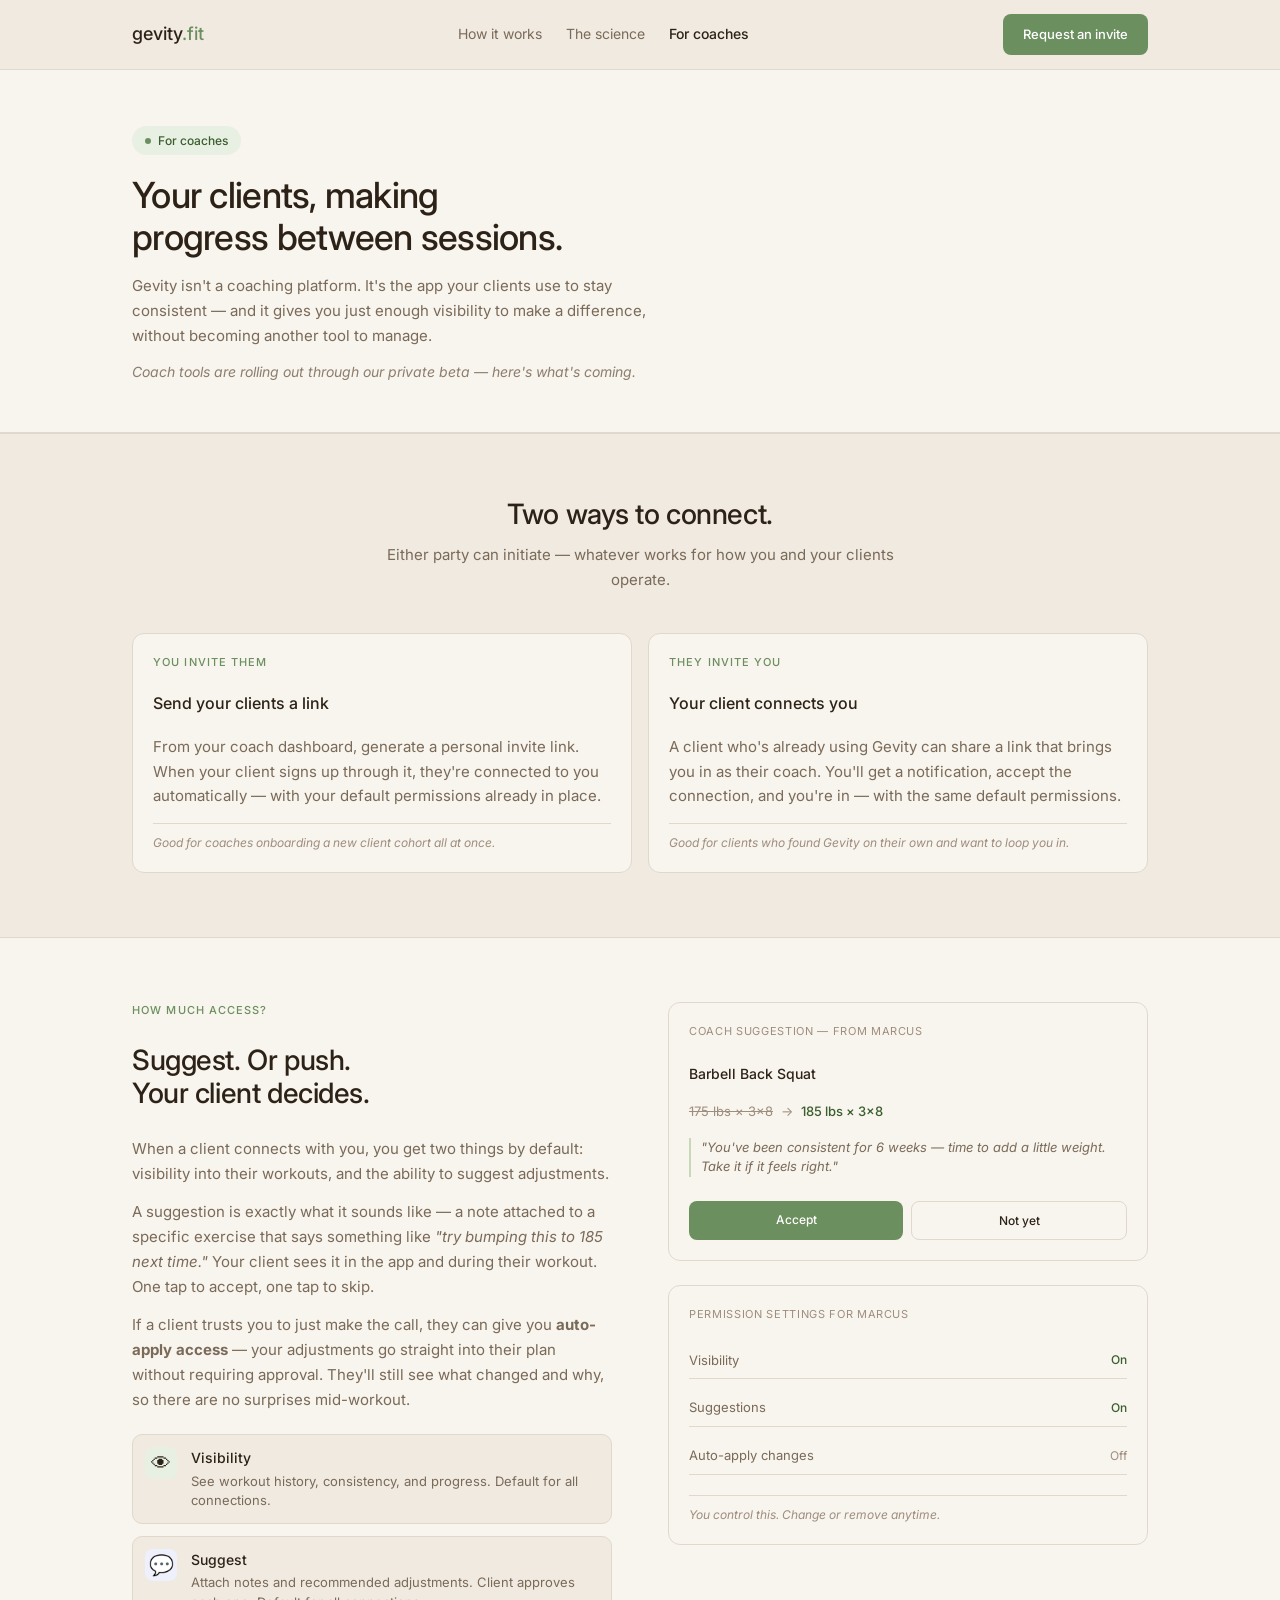
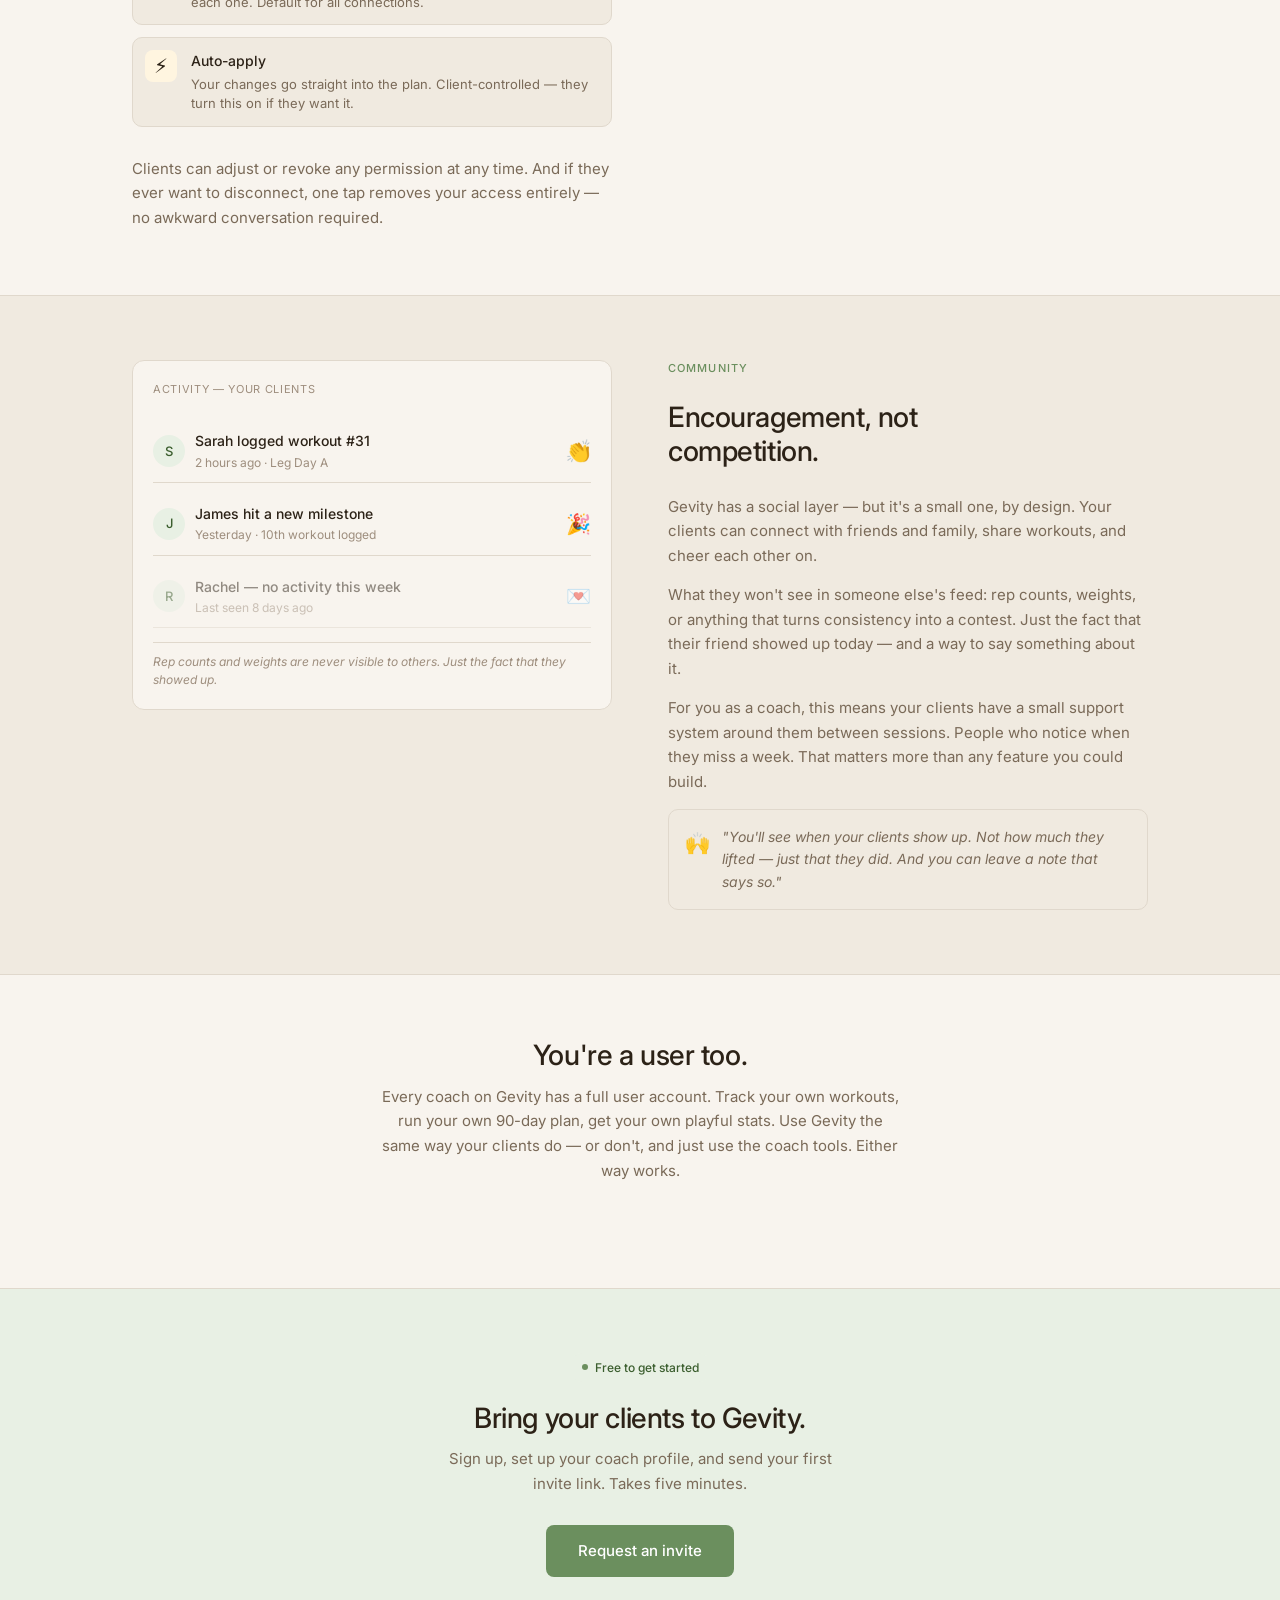
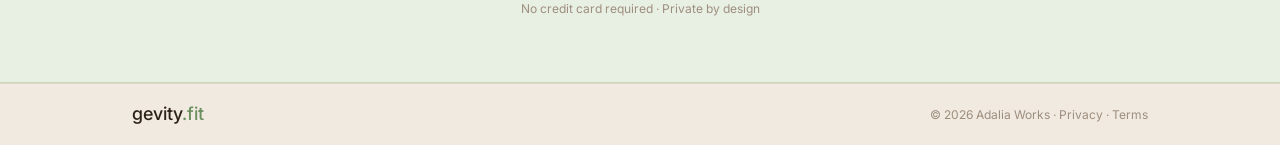
==== commit eba3eb36: "Apply copy-edit drafts: soften streak language, harden science claims Promote the Jul 7 *-NEW.html d" ====
--- a/for-coaches.html
+++ b/for-coaches.html
@@ -30,6 +30,7 @@
       <div class="tag"><span class="tag-dot"></span>For coaches</div>
       <h1>Your clients, making<br>progress between sessions.</h1>
       <p class="body-text hero-sub">Gevity isn't a coaching platform. It's the app your clients use to stay consistent — and it gives you just enough visibility to make a difference, without becoming another tool to manage.</p>
+      <p class="body-text hero-sub" style="margin-top:12px;font-size:14px;opacity:0.85;"><em>Coach tools are rolling out through our private beta — here's what's coming.</em></p>
     </div>
   </section>
 
@@ -149,7 +150,7 @@
               <div class="activity-avatar">J</div>
               <div>
                 <div style="font-size:14px;color:var(--text-dark);font-weight:500;">James hit a new milestone</div>
-                <div style="font-size:12px;color:var(--text-light);">Yesterday · 10 workouts in a row</div>
+                <div style="font-size:12px;color:var(--text-light);">Yesterday · 10th workout logged</div>
               </div>
               <div class="activity-cheer">🎉</div>
             </div>
--- a/style.css
+++ b/style.css
@@ -9,6 +9,9 @@
   --green: #6B8F5E;
   --green-dark: #3B5E2E;
   --green-light: #E8F0E4;
+  /* Cardio — warm clay, deliberately off the brand greens (mirrored in the app's application.css) */
+  --color-cardio: #C2703D;
+  --color-cardio-light: #E8BE9E;
   --text-dark: #2C2217;
   --text-mid: #7A6A58;
   --text-light: #9E8E7E;
@@ -86,11 +89,18 @@
 .cal-labels span { font-size: 9px; color: var(--text-light); text-align: center; }
 .calendar { display: grid; grid-template-columns: repeat(7, 1fr); gap: 3px; }
 .cal-cell { height: 13px; border-radius: 2px; }
+/* Dual-band calendar (how-it-works): each cell is a taller vertical rect —
+   strength fills the top half, cardio the bottom. One modality = single fill,
+   both = a 50/50 split. Scoped so the homepage calendar stays single-band. */
+.calendar-dual .cal-cell { height: 22px; display: flex; flex-direction: column; overflow: hidden; }
+.calendar-dual .cal-seg { flex: 1 1 0; min-height: 0; }
 .cal-workout { background: var(--green-dark); }
 .cal-vacation { background: var(--border-green); }
 .cal-today { background: var(--green); }
 .cal-rest { background: var(--border); }
 .cal-future { background: var(--green-light); border: 0.5px solid var(--border-green); }
+.cal-cardio { background: var(--color-cardio); }
+.cal-cardio-light { background: var(--color-cardio-light); }
 .cal-legend { display: flex; gap: 10px; flex-wrap: wrap; }
 .cal-legend span { display: flex; align-items: center; gap: 4px; font-size: 10px; color: var(--text-light); }
 .dot { width: 9px; height: 9px; border-radius: 2px; display: inline-block; flex-shrink: 0; }
@@ -98,6 +108,8 @@
 .dot-vacation { background: var(--border-green); }
 .dot-today { background: var(--green); }
 .dot-ahead { background: var(--green-light); border: 0.5px solid var(--border-green); }
+.dot-cardio { background: var(--color-cardio); }
+.dot-cardio-light { background: var(--color-cardio-light); }
 
 /* Steps */
 .step-row { display: flex; align-items: center; gap: 12px; margin-bottom: 8px; }
@@ -217,6 +229,55 @@
 .invite-inner h1 { margin-bottom: 4px; }
 .invite-inner .btn-lg { margin-top: 8px; align-self: flex-start; }
 .invite-inner .fine-print { margin-top: 0; }
+
+/* Footnotes — hover tooltips + bidirectional jump links */
+.fn-ref { font-size: 0.7em; line-height: 0; position: relative; cursor: pointer; }
+.fn-ref > a { color: var(--green); text-decoration: none; font-weight: 500; padding: 0 1px; }
+.fn-ref > a:hover { text-decoration: underline; }
+.fn-tip {
+  position: absolute;
+  bottom: 1.8em;
+  left: 50%;
+  transform: translateX(-50%);
+  width: 230px;
+  background: var(--text-dark);
+  color: var(--cream);
+  font-size: 12px;
+  font-weight: 400;
+  line-height: 1.5;
+  letter-spacing: normal;
+  padding: 10px 12px;
+  border-radius: 8px;
+  text-align: left;
+  opacity: 0;
+  visibility: hidden;
+  transition: opacity 0.15s ease;
+  z-index: 30;
+  pointer-events: none;
+}
+.fn-tip::after {
+  content: "";
+  position: absolute;
+  top: 100%;
+  left: 50%;
+  transform: translateX(-50%);
+  border: 5px solid transparent;
+  border-top-color: var(--text-dark);
+}
+.fn-tip em { color: var(--cream); }
+.fn-ref:hover .fn-tip { opacity: 1; visibility: visible; }
+
+.fn-list { font-size: 13px; color: var(--text-mid); line-height: 1.7; padding-left: 20px; }
+.fn-list li { scroll-margin-top: 80px; }
+.fn-list li:target { background: var(--green-light); border-radius: 6px; box-shadow: 0 0 0 6px var(--green-light); }
+.fn-back { color: var(--green); text-decoration: none; margin-left: 4px; font-weight: 500; }
+.fn-back:hover { text-decoration: underline; }
+
+/* Offset sticky-nav when jumping to an in-text citation */
+.fn-ref:target { scroll-margin-top: 80px; }
+
+/* Offset sticky-nav when jumping to an in-page section anchor */
+.section[id] { scroll-margin-top: 80px; }
 
 /* Prose (Privacy, Terms) */
 .prose { max-width: 680px; }
